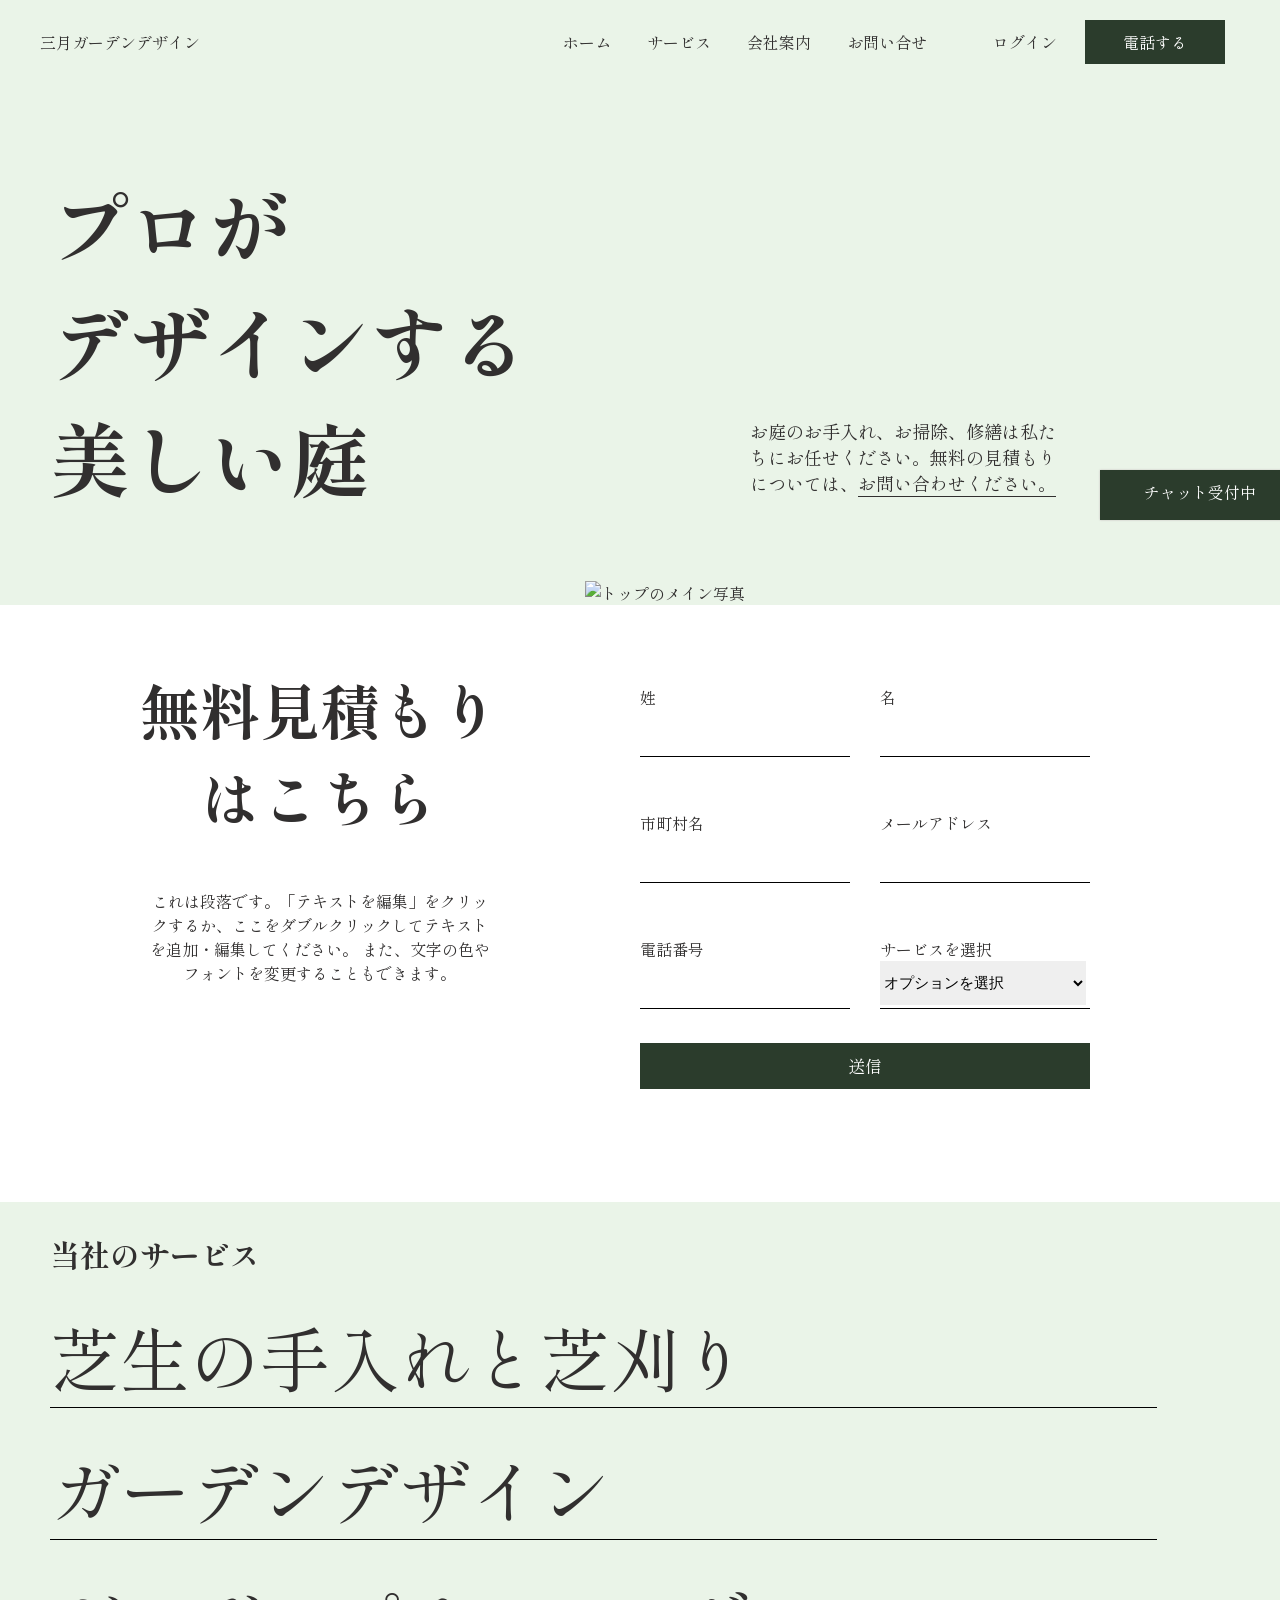
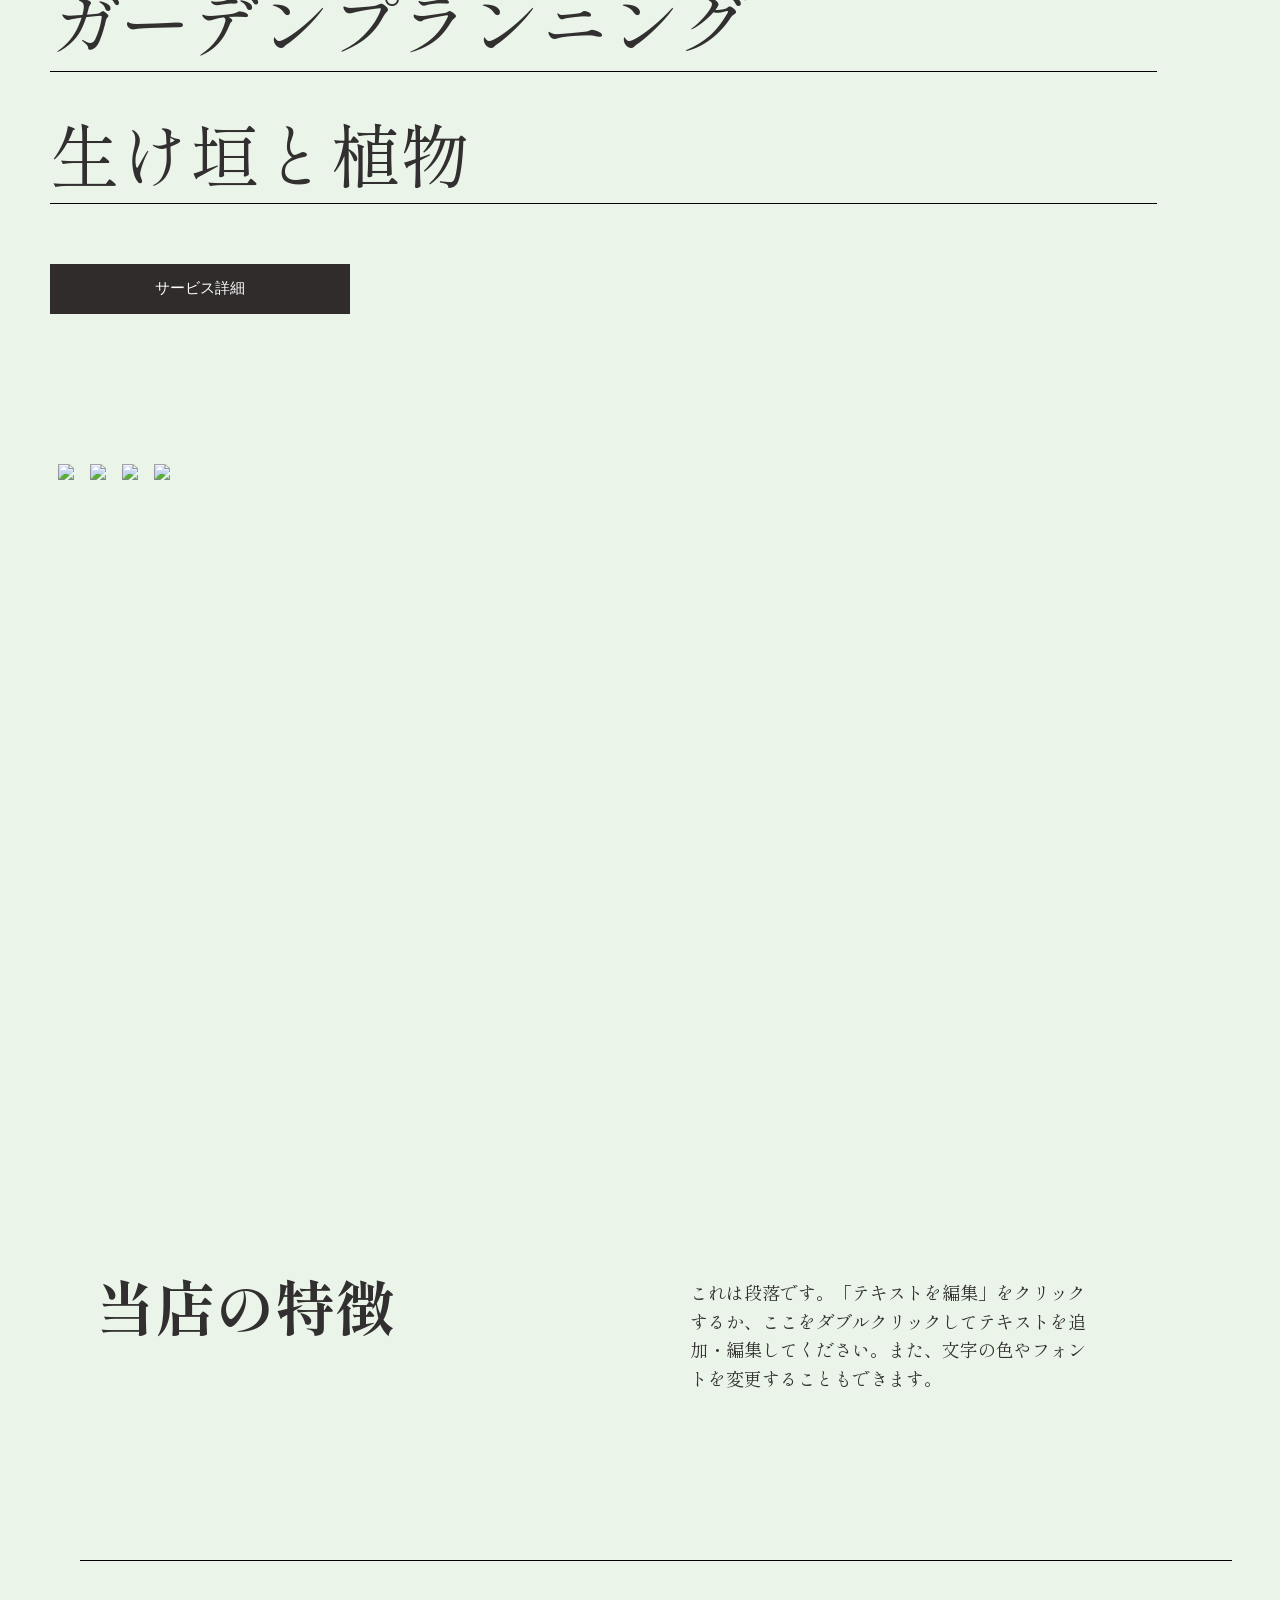
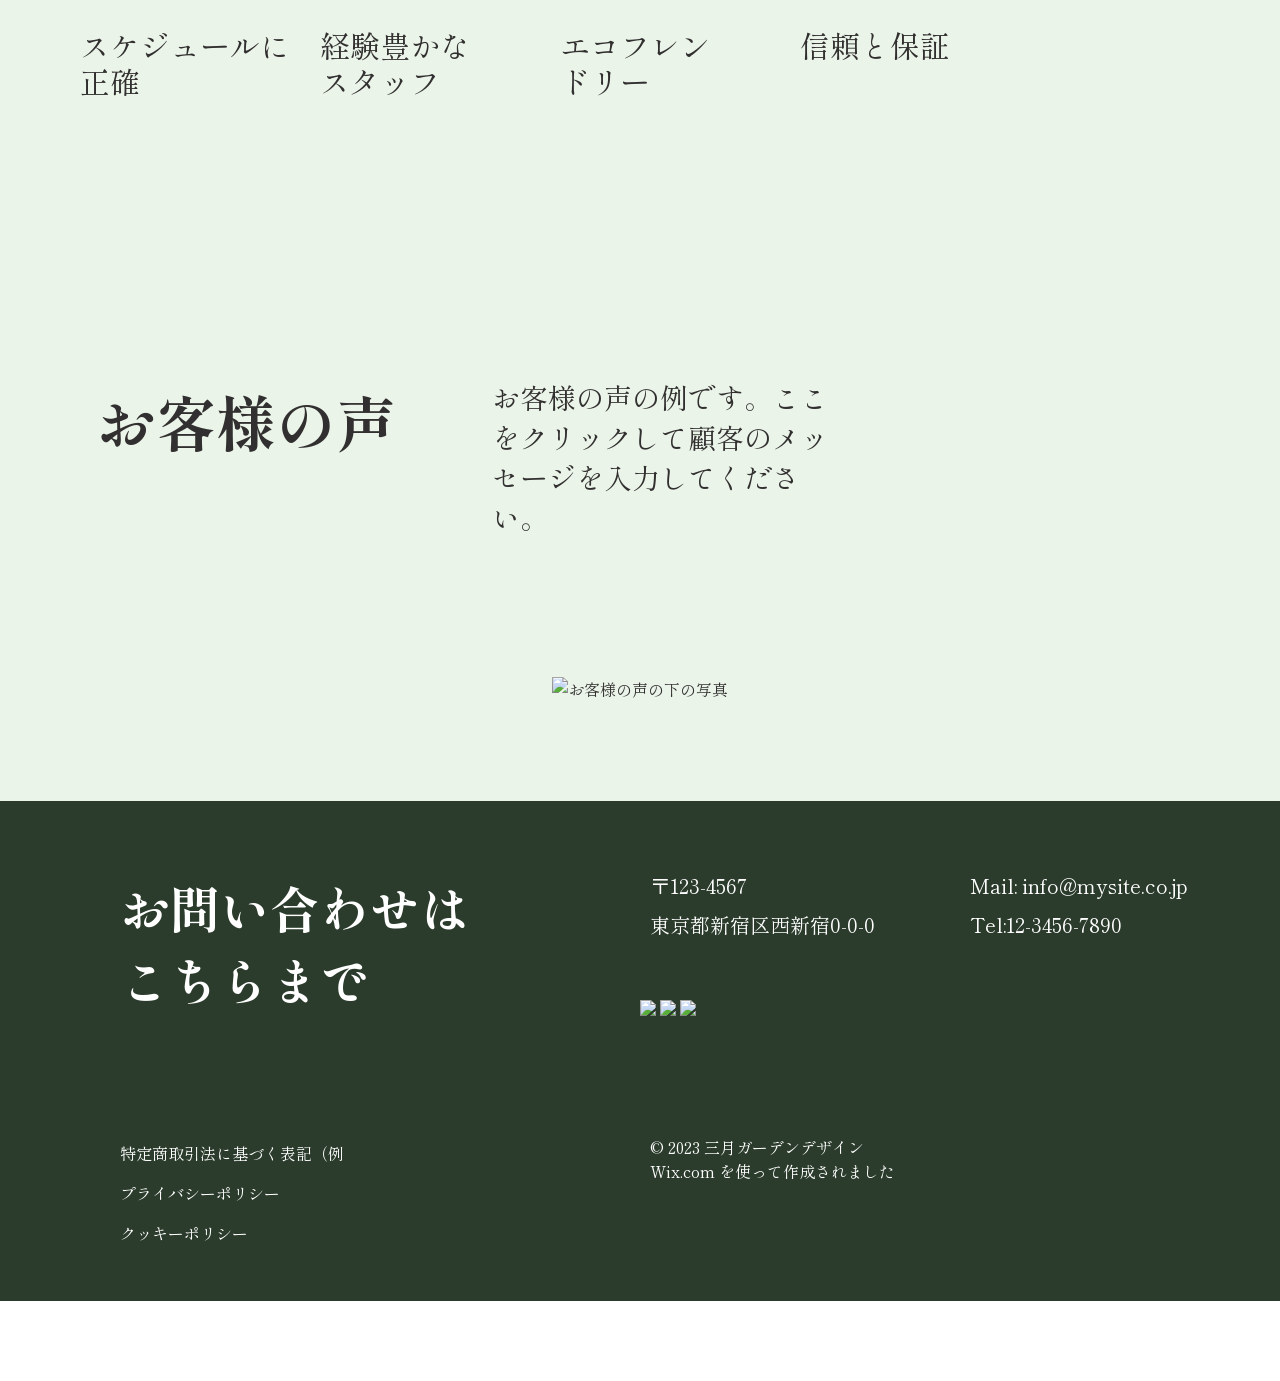
==== html css/index.html @ 9a365960 "Add files via upload" ====
<!DOCTYPE html>
<html lang="ja">
<head>
  <meta charset="UTF-8">
  <meta name="viewport" content="width=device-width, initial-scale=1.0">
  <title>工務店</title> 
  <link rel="preconnect" href="https://fonts.googleapis.com">
  <link rel="preconnect" href="https://fonts.gstatic.com" crossorigin>
  <link href="https://fonts.googleapis.com/css2?family=Shippori+Mincho:wght@400;600;700&display=swap" rel="stylesheet">
  <link rel="stylesheet" href="style.css">
</head>
<body>
  <header>
    <section class="header">
        <div class="header1">
            <p>​三月ガーデンデザイン</p>
        </div>  
        <div class="header2">
            <div class="list">
                <ul>
                    <li>ホーム</li>
                    <li>サービス</li>
                    <li>会社案内</li>
                    <li>お問い合せ</li>
                </ul>
            </div>
            <div class="login">
                <p>ログイン</p>
            </div>
            <div class="call">
                <p>電話する</p>
            </div>
        </div>
    </section>
  </header>
  <main>
    <section class="title-pic">
        <div class="title">
            <h1>プロが<br>デザインする<br>美しい庭</h1>
            <p id="text">お庭のお手入れ、お掃除、修繕は私た<br>ちにお任せください。無料の見積もり<br>については、<span>お問い合わせください。</span></p>
        </div>
        <div class="kotei-chat">
            <div class="chat">
                <p>チャット受付中</p>
            </div>
        </div>
        <div class="pic1">
            <img src="../img/home-top.avif" alt="トップのメイン写真">
        </div>
    </section>
    <section class="mitsumori">
        <div class="left">
            <h2>無料見積もり<br>はこちら</h2>
            <p>これは段落です。「テキストを編集」をクリッ<br>クするか、ここをダブルクリックしてテキスト<br>を追加・編集してください。
                また、文字の色や<br>フォントを変更することもできます。</p>
        </div>
        <div class="right">
            <div class="item01">
                <label>姓</label>
                <div class="i-01"><input type="text" name="family-name"></div>
            </div>
            <div class="item02">
                <label>名
                 <div class="i-02"><input type="text" name="first-name"></div>
                </label>
            </div>
            <div class="item03">
                <label>市町村名</label>
                <div class="i-03"><input type="text"></div>
            </div>
            <div class="item04">
                <label>メールアドレス</label>
                <div class="i-04"><input type="email" name="user_mail"></div>
            </div>
            <div class="item05">
                <label>電話番号</label>
                <div class="i-05"><input type="text"></div>
            </div>
            <div class="item06">
                <label>サービスを選択</label>
                <div class="i-06">
                    <select name="select">
                        <option>オプションを選択</option>
                        <option value="芝生の手入れと芝狩り">芝生の手入れと芝狩り</option>
                        <option value="一般的なメンテナンス">一般的なメンテナンス</option>
                        <option value="ガーデンデザイン">ガーデンデザイン</option>
                        <option value="その他">その他</option>
                    </select>
                </div>
            </div>
            <div class="item07">
                <p>送信</p>
            </div>
        </div>
    </section>
    <section class="service">
        <div class="inner-servece">
            <h3>当社のサービス</h3>
            <p>芝生の手入れと芝刈り</p>
            <p>ガーデンデザイン</p>
            <p>ガーデンプランニング</p>
            <p>生け垣と植物</p>
            <button type="button" name="button">サービス詳細</button>
        </div>
        <div class="pic2">
            <img src="../img/service-pic01.avif">
            <img src="../img/service-pic02.avif">
            <img src="../img/service-pic03.avif">
            <img src="../img/service-pic04.avif">
        </div>
        <div class="brank"></div>
    </section>
    <section class="tokutyou">
        <section class="up">
            <div class="left">
                <h2>当店の特徴</h2>
            </div>
            <div class="right">
                <p>これは段落です。「テキストを編集」をクリック<br>するか、ここをダブルクリックしてテキストを追<br>加・編集してください。また、文字の色やフォン<br>トを変更することもできます。</p>
            </div>
        </section>
            <div class="line"></div>
        <section class="down">
            <div><p>スケジュールに<br>正確</p></div>
            <div><p>経験豊かな<br>スタッフ</p></div>
            <div><p>エコフレン<br>ドリー</p></div>
            <div><p>信頼と保証</p></div>
        </section>
    </section>
    <section class="voice">
        <div class="left"><h2>お客様の声</h2></div>
        <div class="right"><p>お客様の声の例です。ここ<br>をクリックして顧客のメッ<br>セージを入力してくださ<br>い。</p></div>
        
    </section>
        <div class="voice-pic">
            <img class="voice-pic" src="../img/voice.jpg" alt="お客様の声の下の写真">
        </div>
    </main>
  <footer>
    <section class="otoiawase">
        <div class="otoiawase-left">
            <h2>お問い合わせは<br>こちらまで</h2>
        </div>
        <div class="otoiawase-right">
            <div>
                <p>〒123-4567</p>
                <p>東京都新宿区西新宿0-0-0</p>
                <br>
                <br>
                <img src="../img/icon-facebook.avif">
                <img src="../img/icon-insta.avif">
                <img src="../img/icon-yelp.avif">
            </div>
            <div>
                <p>Mail: info@mysite.co.jp</p>
                <p>Tel:12-3456-7890</p>
            </div>
        </div>
    </section>
    <section class="policy">
        <div class="policy-left">
            <p>特定商取引法に基づく表記（例</p>
            <p>プライバシーポリシー</p>
            <p>クッキーポリシー</p>
        </div>
        <div class="policy-right">
            <p>© 2023 三月ガーデンデザイン<br>Wix.com を使って作成されました</p>
        </div>
    </section>
  </footer>
</body>
---- html css/style.css ----
body {
    margin: 0;
    width: 100%;
    font-family: "Shippori Mincho","Zen Maru Gothic", sans-serif;
}
header,main,footer {
  width: 100%;
  color: #312f2f
}
header {
    background-color: #eaf4e8;
    height: 100px;
}
header p {
    margin: 0;
}
.header {
    padding-top: 20px;
    display: flex;
    position: fixed;
    top: 0;
    left: 0;
    width: 100%;
    z-index: 100;
    background-color: #eaf4e8;
}
.header1 {
    width: 245px;   
}
.header1 p {
    padding: 10px 40px;
}
.header2 {    
    display: flex;
}
.list {
   
}
header ul {
    display: flex;
    list-style: none;
    margin: 0 0 0 280px;
    justify-content: space-around;
    padding: 10px 20px;
}
header ul li {
    margin: 0 18px;
    height: 18px;  
}
.login {
    width: 120px;
    padding: 10px 0px;
}
.login p {
    text-align: center;
}
.call {
    width: 100px; 
    background-color:  rgb(43 60 44);
    color: #ffffff;
    padding: 10px 20px;
}
.call p {
    text-align: center;
}
header .call:hover {
    border: 1px solid #312f2f;
    background-color: #eaf4e8;
    color:  rgb(43 60 44);
}
main {
    background-color: #eaf4e8;
}
main .title-pic {
    position: relative;
}
main .title-pic .chat {
    position: absolute;
    left: 1100px;
    top: 470px;
}
main .title-pic .kotei-chat {
    position: fixed;
    top: 0;
    left: 0;
    width: 100%;
    z-index: 100;
   
}
main .title {
    display: flex;
    background-color: #eaf4e8;
}
main .title h1 {
    font-size: 80px;
    margin-left: 50px;
}
main .pic1 {
    text-align: center;
    
}
main .pic1 img {
    margin-left: 50px;
    width: 1240px;
    object-fit: contain;
}
main #text {
    padding: 300px 10px 20px 220px;
    font-size: 18px;
}
main p span {
    border-bottom: 1px solid #312f2f;
}
main p span:hover {
    cursor: pointer;
}
main .chat {
    width: 200px;
    height: 50px;
    background-color:  rgb(43 60 44);
    box-shadow: 0px 0px 2px  #c5bdbd;
}
main .chat p {
    margin: 0;
    color: #ffffff;
    text-align: center;
    padding-top: 10px;
}
/*見積り*/
.mitsumori {
    display: flex;
    background-color: #ffffff;
    padding-bottom: 100px;
}
.left {
    width: 50%;
    text-align: center;
}
.left h2{
    font-size: 60px;
    margin-top: 60px;
}
.left p {
    padding: 0;
}
.mitsumori .right {
    width: 480px;
    margin-top: 60px;
    display: grid;
    grid-template-columns: 50% 50%;
}
.right .item01,.item02,.item03,.item04,.item05,.item06{
    width: 210px;
    margin-top: 20px;
    margin-bottom: 34px;
}
.right div div{
    height: 47px;  
    border-bottom: 1px solid #000000;
}
.right .item07 {
    width: 450px;
    height: 46px;
    margin-bottom: 13px;
    background-color:  rgb(43 60 44);
}
.right .item07:hover {
    background-color: #ffffff;
    border: 1px solid #000000;
    transition: all 300ms ease-in 100ms;
}
.right .item07 p {
    color: #ffffff;
    text-align: center;
    font-size: 17px;
    padding: 0;
    margin-top: 10px;
}
.right .item07 p:hover {
    color: #000000;
    transition: all 300ms ease-in 100ms;
}
.right input {
    border: none;
    outline: none;
    width: 206px;
    height: 44px;
    font-size: 20px;
}
.right input:hover {
     background-color:  rgb(237, 241, 237);
     border-bottom: 2px solid #000000;
}
.i-06 select {
    width: 206px;
    height: 44px;
    border: none;
    font-size: 15px;
}
.i-06 select:open {
     color: #dacc0d;
     border: none;
}
.i-06 select:hover {
    border: none;
    background-color: #ffffff;
}
/*サービス*/
.service {
    height: 1600px;
    margin-left: 50px;
}
.service h3 {
    font-size: 30px;
} 
.service p {
    font-size: 70px;
    margin: 0 0 30px;
    padding: 0;
    border-bottom: 1px solid #000000;
    width: 90%;
}
.service .pic2 {
   margin-top: 150px;
   display: flex;
   align-items: center;
}
.service .pic2 img {
    padding: 0 8px;
}

.service button {
    width: 300px;
    height: 50px;
    font-size: 15px;
    background-color: #302c2c;
    color: #ffffff;
    border: none;
    margin-top: 30px;
}
/*特徴*/
.tokutyou  .up{
    display: flex;
    margin: 0 auto;
}
.tokutyou .up .left{
    width: 490px;
    height: 320px;
}
.tokutyou .up .left h2 {
    line-height: 1.1em;
    font-size: 60px;
    margin-top: 40px;
}
.tokutyou .up .right {
    width: 490px;
    height: 300px;
    padding-top: 28px;
    margin-left: 200px;
}
.tokutyou .up .right p {
    padding: 0;
    line-height: 1.6em;
    font-size: 18px;
}
.tokutyou .line {
    width: 90%;
    height: 6px;
    border-top: 1px solid #000000;
    margin: 0 80px;
}
.tokutyou .down div {
    width: 240px;
    height: 320px;
}
.tokutyou .down {
    display: flex;
    margin-left: 80px;
    margin-top: 30px;
}
.tokutyou .down p {
    line-height: 1.2em;
    font-size: 30px;
    padding: 0;
}
.voice {
    display: flex;
}
.voice .left{
 width: 492px;
 height: 360px;
}
.voice .right {
 width: 492px;
 height: 360px;
}
.voice .right p{
    padding: 0;
    margin-top: 60px;
    font-size: 28px;
}
.voice-pic {
    padding-bottom: 50px;
    text-align: center;
}
footer {
    width: 100%;
    height: 500px;
    background-color: rgb(43 60 44);
}
footer p {
    color: #ffffff;
}
footer h2 {
    color: #ffffff;
    font-size: 50px;
    margin: 10px 0;
    padding-left: 120px;
}
footer .otoiawase {
    display: flex;
    padding-top: 60px;
}
footer .otoiawase div {
    width: 50%;
}
footer .otoiawase-right {
    display: flex;
}
footer .otoiawase-right p {
    font-size: 20px;
    margin: 10px; 
}
footer .policy {
    margin-top: 100px;
    display: flex;
    padding-bottom: 120px;
}
footer .policy div {
    width: 50%;
}
footer .policy-left p {
    padding-left: 120px;
}
footer .policy-right p {
    margin: 10px;
}
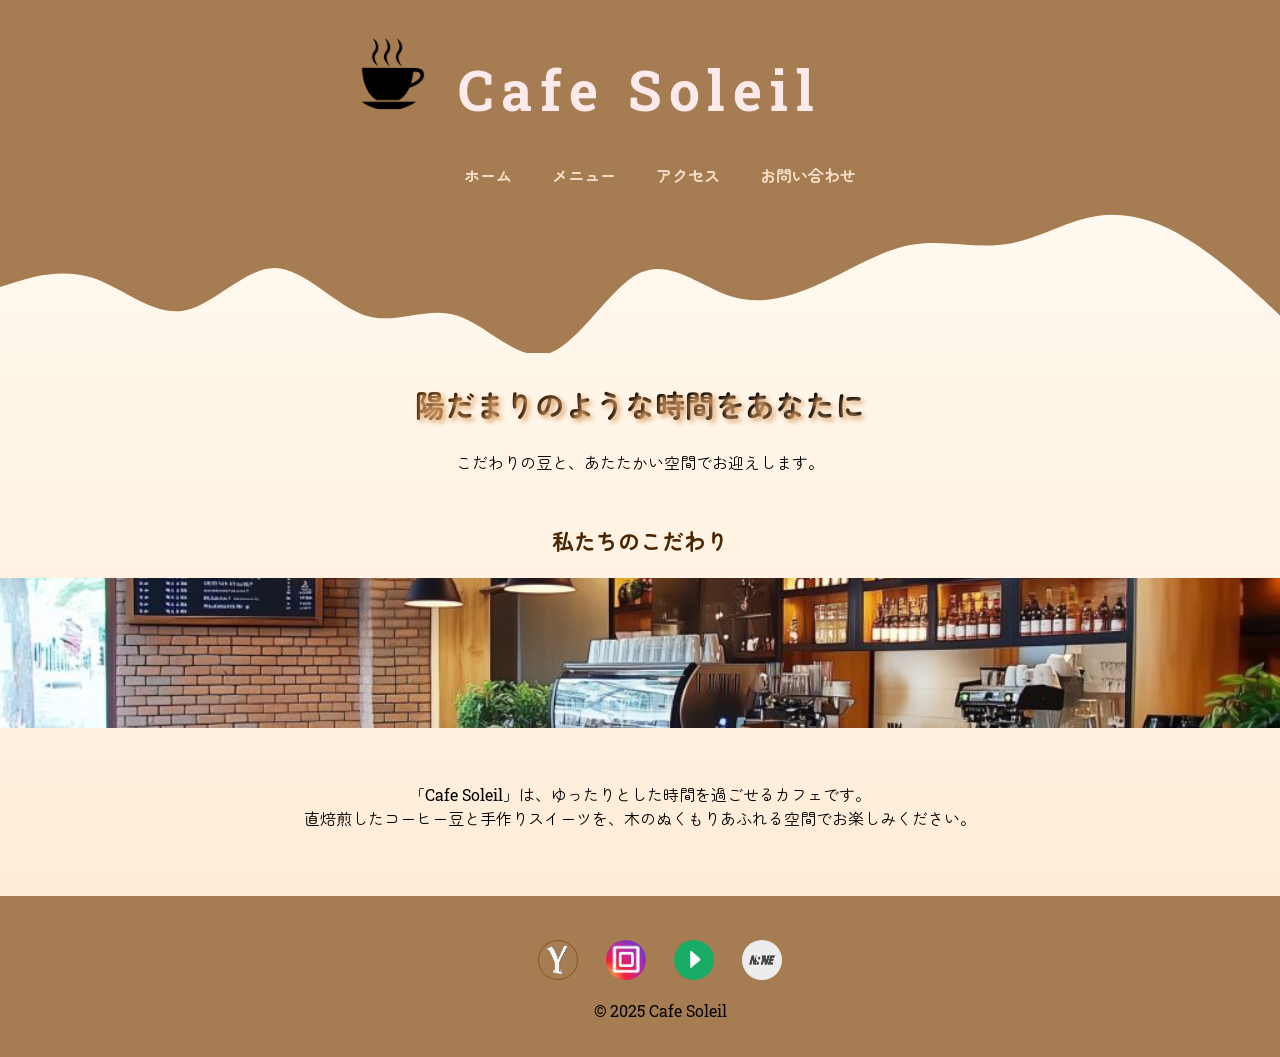
==== commit 40561abf: "Add files via upload" ====
--- a/html css/index.html
+++ b/html css/index.html
@@ -3,169 +3,57 @@
 <head>
   <meta charset="UTF-8">
   <meta name="viewport" content="width=device-width, initial-scale=1.0">
-  <title>工務店</title> 
+  <title>Cafe Soleil</title> 
   <link rel="preconnect" href="https://fonts.googleapis.com">
   <link rel="preconnect" href="https://fonts.gstatic.com" crossorigin>
-  <link href="https://fonts.googleapis.com/css2?family=Shippori+Mincho:wght@400;600;700&display=swap" rel="stylesheet">
+  <link href="https://fonts.googleapis.com/css2?family=Roboto+Slab:wght@100..900&family=Zen+Maru+Gothic&display=swap" rel="stylesheet">
   <link rel="stylesheet" href="style.css">
+  <link rel="icon" href="../img/logo.png" type="image/png+xml">
 </head>
 <body>
   <header>
-    <section class="header">
-        <div class="header1">
-            <p>​三月ガーデンデザイン</p>
-        </div>  
-        <div class="header2">
-            <div class="list">
-                <ul>
-                    <li>ホーム</li>
-                    <li>サービス</li>
-                    <li>会社案内</li>
-                    <li>お問い合せ</li>
-                </ul>
-            </div>
-            <div class="login">
-                <p>ログイン</p>
-            </div>
-            <div class="call">
-                <p>電話する</p>
-            </div>
-        </div>
+    <div class="logoarea">
+      <img src="../img/logo.png">
+      <h1>Cafe Soleil</h1>
+    </div>
+    <nav>
+      <ul class="nav">
+         <li><a href="index.html">ホーム</a></li>
+        <li><a href="menu.html">メニュー</a></li>
+        <li><a href="access.html">アクセス</a></li>
+        <li><a href="contact.html">お問い合わせ</a></li>
+      </ul>
+    </nav>
+  
+  </header>
+
+  <main>
+    <img class="nami" src="../img/波.svg" alt="波の画像">
+    <section class="hero">
+      <h2 class="gradation">陽だまりのような時間をあなたに</h2>
+      <p>こだわりの豆と、あたたかい空間でお迎えします。</p>
     </section>
-  </header>
-  <main>
-    <section class="title-pic">
-        <div class="title">
-            <h1>プロが<br>デザインする<br>美しい庭</h1>
-            <p id="text">お庭のお手入れ、お掃除、修繕は私た<br>ちにお任せください。無料の見積もり<br>については、<span>お問い合わせください。</span></p>
-        </div>
-        <div class="kotei-chat">
-            <div class="chat">
-                <p>チャット受付中</p>
-            </div>
-        </div>
-        <div class="pic1">
-            <img src="../img/home-top.avif" alt="トップのメイン写真">
-        </div>
+
+    <section class="about">
+      <h3>私たちのこだわり</h3>
+      <div>
+        <img src="../img/店内写真.jpg" alt="店内の写真">
+        <p>
+          「Cafe Soleil」は、ゆったりとした時間を過ごせるカフェです。<br>  
+          直焙煎したコーヒー豆と手作りスイーツを、木のぬくもりあふれる空間でお楽しみください。
+        </p>
+      </div>
     </section>
-    <section class="mitsumori">
-        <div class="left">
-            <h2>無料見積もり<br>はこちら</h2>
-            <p>これは段落です。「テキストを編集」をクリッ<br>クするか、ここをダブルクリックしてテキスト<br>を追加・編集してください。
-                また、文字の色や<br>フォントを変更することもできます。</p>
-        </div>
-        <div class="right">
-            <div class="item01">
-                <label>姓</label>
-                <div class="i-01"><input type="text" name="family-name"></div>
-            </div>
-            <div class="item02">
-                <label>名
-                 <div class="i-02"><input type="text" name="first-name"></div>
-                </label>
-            </div>
-            <div class="item03">
-                <label>市町村名</label>
-                <div class="i-03"><input type="text"></div>
-            </div>
-            <div class="item04">
-                <label>メールアドレス</label>
-                <div class="i-04"><input type="email" name="user_mail"></div>
-            </div>
-            <div class="item05">
-                <label>電話番号</label>
-                <div class="i-05"><input type="text"></div>
-            </div>
-            <div class="item06">
-                <label>サービスを選択</label>
-                <div class="i-06">
-                    <select name="select">
-                        <option>オプションを選択</option>
-                        <option value="芝生の手入れと芝狩り">芝生の手入れと芝狩り</option>
-                        <option value="一般的なメンテナンス">一般的なメンテナンス</option>
-                        <option value="ガーデンデザイン">ガーデンデザイン</option>
-                        <option value="その他">その他</option>
-                    </select>
-                </div>
-            </div>
-            <div class="item07">
-                <p>送信</p>
-            </div>
-        </div>
-    </section>
-    <section class="service">
-        <div class="inner-servece">
-            <h3>当社のサービス</h3>
-            <p>芝生の手入れと芝刈り</p>
-            <p>ガーデンデザイン</p>
-            <p>ガーデンプランニング</p>
-            <p>生け垣と植物</p>
-            <button type="button" name="button">サービス詳細</button>
-        </div>
-        <div class="pic2">
-            <img src="../img/service-pic01.avif">
-            <img src="../img/service-pic02.avif">
-            <img src="../img/service-pic03.avif">
-            <img src="../img/service-pic04.avif">
-        </div>
-        <div class="brank"></div>
-    </section>
-    <section class="tokutyou">
-        <section class="up">
-            <div class="left">
-                <h2>当店の特徴</h2>
-            </div>
-            <div class="right">
-                <p>これは段落です。「テキストを編集」をクリック<br>するか、ここをダブルクリックしてテキストを追<br>加・編集してください。また、文字の色やフォン<br>トを変更することもできます。</p>
-            </div>
-        </section>
-            <div class="line"></div>
-        <section class="down">
-            <div><p>スケジュールに<br>正確</p></div>
-            <div><p>経験豊かな<br>スタッフ</p></div>
-            <div><p>エコフレン<br>ドリー</p></div>
-            <div><p>信頼と保証</p></div>
-        </section>
-    </section>
-    <section class="voice">
-        <div class="left"><h2>お客様の声</h2></div>
-        <div class="right"><p>お客様の声の例です。ここ<br>をクリックして顧客のメッ<br>セージを入力してくださ<br>い。</p></div>
-        
-    </section>
-        <div class="voice-pic">
-            <img class="voice-pic" src="../img/voice.jpg" alt="お客様の声の下の写真">
-        </div>
-    </main>
+  </main>
+
   <footer>
-    <section class="otoiawase">
-        <div class="otoiawase-left">
-            <h2>お問い合わせは<br>こちらまで</h2>
-        </div>
-        <div class="otoiawase-right">
-            <div>
-                <p>〒123-4567</p>
-                <p>東京都新宿区西新宿0-0-0</p>
-                <br>
-                <br>
-                <img src="../img/icon-facebook.avif">
-                <img src="../img/icon-insta.avif">
-                <img src="../img/icon-yelp.avif">
-            </div>
-            <div>
-                <p>Mail: info@mysite.co.jp</p>
-                <p>Tel:12-3456-7890</p>
-            </div>
-        </div>
-    </section>
-    <section class="policy">
-        <div class="policy-left">
-            <p>特定商取引法に基づく表記（例</p>
-            <p>プライバシーポリシー</p>
-            <p>クッキーポリシー</p>
-        </div>
-        <div class="policy-right">
-            <p>© 2023 三月ガーデンデザイン<br>Wix.com を使って作成されました</p>
-        </div>
-    </section>
+    <ul>
+      <li><a href="#"><img class="Y" src="../img/Y.png" alt="Yボタン画像"></a></li>
+      <li><a href="#"><img src="../img/インスタ風.png" alt="インスタボタン画像"></a></li>
+      <li><a href="#"><img src="../img/再生ボタン風.png" alt="再生ボタン画像"></a></li>
+      <li><a href="#"><img src="../img/NINE.jpg" alt="NINE画像"></a></li>
+    </ul>
+    <p>&copy; 2025 Cafe Soleil</p>
   </footer>
-</body>+</body>
+</html>
--- a/html css/style.css
+++ b/html css/style.css
@@ -1,347 +1,281 @@
 body {
-    margin: 0;
-    width: 100%;
-    font-family: "Shippori Mincho","Zen Maru Gothic", sans-serif;
+  margin: 0;
+  font-family: "Roboto Slab","Zen Maru Gothic", sans-serif;
+  background: linear-gradient(to bottom, #fffdf7, #ffe9d1);
+  width: 100%;
 }
 header,main,footer {
   width: 100%;
-  color: #312f2f
 }
 header {
-    background-color: #eaf4e8;
-    height: 100px;
-}
-header p {
-    margin: 0;
-}
-.header {
-    padding-top: 20px;
-    display: flex;
-    position: fixed;
-    top: 0;
-    left: 0;
-    width: 100%;
-    z-index: 100;
-    background-color: #eaf4e8;
-}
-.header1 {
-    width: 245px;   
-}
-.header1 p {
-    padding: 10px 40px;
-}
-.header2 {    
-    display: flex;
-}
-.list {
-   
+  background: #a67c52;
+  padding: 1rem 0;
+}
+header .logoarea {
+  width: 500px;
+  margin: 0 auto;
+  position: relative;
+}
+header img {
+  height: 100px;
+  width: 100px;
+  position: absolute;
+  left: -50px;
+  top: -30px;
+}
+header h1 {
+  text-align: center;
+  font-weight: bold;
+  font-size: 55px;
+  color: #fce9e9;
+  letter-spacing: 0.15em;
 }
 header ul {
-    display: flex;
-    list-style: none;
-    margin: 0 0 0 280px;
-    justify-content: space-around;
-    padding: 10px 20px;
-}
-header ul li {
-    margin: 0 18px;
-    height: 18px;  
-}
-.login {
-    width: 120px;
-    padding: 10px 0px;
-}
-.login p {
-    text-align: center;
-}
-.call {
-    width: 100px; 
-    background-color:  rgb(43 60 44);
-    color: #ffffff;
-    padding: 10px 20px;
-}
-.call p {
-    text-align: center;
-}
-header .call:hover {
-    border: 1px solid #312f2f;
-    background-color: #eaf4e8;
-    color:  rgb(43 60 44);
+  display: flex;
+  justify-content: center;
+  list-style: none;
+  margin-bottom: 0;
+ }
+header li {
+  margin: 0 20px;
+}
+header li a:hover{
+  text-decoration: underline wavy #ffffff;
+  color: #474040;
+  transition: all 400ms ease-out;
+}
+header li a {
+  font-size: 16px;
+  font-weight: bold;
+  color: #f3ddc5;
+ 
+}
+.nav a {
+  text-decoration: none;
 }
 main {
-    background-color: #eaf4e8;
-}
-main .title-pic {
-    position: relative;
-}
-main .title-pic .chat {
-    position: absolute;
-    left: 1100px;
-    top: 470px;
-}
-main .title-pic .kotei-chat {
-    position: fixed;
-    top: 0;
-    left: 0;
-    width: 100%;
-    z-index: 100;
-   
-}
-main .title {
-    display: flex;
-    background-color: #eaf4e8;
-}
-main .title h1 {
-    font-size: 80px;
-    margin-left: 50px;
-}
-main .pic1 {
-    text-align: center;
-    
-}
-main .pic1 img {
-    margin-left: 50px;
-    width: 1240px;
-    object-fit: contain;
-}
-main #text {
-    padding: 300px 10px 20px 220px;
-    font-size: 18px;
-}
-main p span {
-    border-bottom: 1px solid #312f2f;
-}
-main p span:hover {
-    cursor: pointer;
-}
-main .chat {
-    width: 200px;
-    height: 50px;
-    background-color:  rgb(43 60 44);
-    box-shadow: 0px 0px 2px  #c5bdbd;
-}
-main .chat p {
-    margin: 0;
-    color: #ffffff;
-    text-align: center;
-    padding-top: 10px;
-}
-/*見積り*/
-.mitsumori {
-    display: flex;
-    background-color: #ffffff;
-    padding-bottom: 100px;
-}
-.left {
-    width: 50%;
-    text-align: center;
-}
-.left h2{
-    font-size: 60px;
-    margin-top: 60px;
-}
-.left p {
-    padding: 0;
-}
-.mitsumori .right {
-    width: 480px;
-    margin-top: 60px;
-    display: grid;
-    grid-template-columns: 50% 50%;
-}
-.right .item01,.item02,.item03,.item04,.item05,.item06{
-    width: 210px;
-    margin-top: 20px;
-    margin-bottom: 34px;
-}
-.right div div{
-    height: 47px;  
-    border-bottom: 1px solid #000000;
-}
-.right .item07 {
-    width: 450px;
-    height: 46px;
-    margin-bottom: 13px;
-    background-color:  rgb(43 60 44);
-}
-.right .item07:hover {
-    background-color: #ffffff;
-    border: 1px solid #000000;
-    transition: all 300ms ease-in 100ms;
-}
-.right .item07 p {
-    color: #ffffff;
-    text-align: center;
-    font-size: 17px;
-    padding: 0;
-    margin-top: 10px;
-}
-.right .item07 p:hover {
-    color: #000000;
-    transition: all 300ms ease-in 100ms;
-}
-.right input {
-    border: none;
-    outline: none;
-    width: 206px;
-    height: 44px;
-    font-size: 20px;
-}
-.right input:hover {
-     background-color:  rgb(237, 241, 237);
-     border-bottom: 2px solid #000000;
-}
-.i-06 select {
-    width: 206px;
-    height: 44px;
-    border: none;
-    font-size: 15px;
-}
-.i-06 select:open {
-     color: #dacc0d;
-     border: none;
-}
-.i-06 select:hover {
-    border: none;
-    background-color: #ffffff;
-}
-/*サービス*/
-.service {
-    height: 1600px;
-    margin-left: 50px;
-}
-.service h3 {
-    font-size: 30px;
-} 
-.service p {
-    font-size: 70px;
-    margin: 0 0 30px;
-    padding: 0;
-    border-bottom: 1px solid #000000;
-    width: 90%;
-}
-.service .pic2 {
-   margin-top: 150px;
-   display: flex;
-   align-items: center;
-}
-.service .pic2 img {
-    padding: 0 8px;
-}
-
-.service button {
-    width: 300px;
-    height: 50px;
-    font-size: 15px;
-    background-color: #302c2c;
-    color: #ffffff;
-    border: none;
-    margin-top: 30px;
-}
-/*特徴*/
-.tokutyou  .up{
-    display: flex;
-    margin: 0 auto;
-}
-.tokutyou .up .left{
-    width: 490px;
-    height: 320px;
-}
-.tokutyou .up .left h2 {
-    line-height: 1.1em;
-    font-size: 60px;
-    margin-top: 40px;
-}
-.tokutyou .up .right {
-    width: 490px;
-    height: 300px;
-    padding-top: 28px;
-    margin-left: 200px;
-}
-.tokutyou .up .right p {
-    padding: 0;
-    line-height: 1.6em;
-    font-size: 18px;
-}
-.tokutyou .line {
-    width: 90%;
-    height: 6px;
-    border-top: 1px solid #000000;
-    margin: 0 80px;
-}
-.tokutyou .down div {
-    width: 240px;
-    height: 320px;
-}
-.tokutyou .down {
-    display: flex;
-    margin-left: 80px;
-    margin-top: 30px;
-}
-.tokutyou .down p {
-    line-height: 1.2em;
-    font-size: 30px;
-    padding: 0;
-}
-.voice {
-    display: flex;
-}
-.voice .left{
- width: 492px;
- height: 360px;
-}
-.voice .right {
- width: 492px;
- height: 360px;
-}
-.voice .right p{
-    padding: 0;
-    margin-top: 60px;
-    font-size: 28px;
-}
-.voice-pic {
-    padding-bottom: 50px;
-    text-align: center;
-}
+  padding-bottom: 50px;
+}
+main .hero {
+  margin-bottom: 50px;
+}
+main h2 {
+  text-align: center;
+  font-size: 30px;
+  color: #4b2704;
+  text-shadow: 3px 3px 5px #dfa66e;
+}
+main .gradation {
+  background-image: linear-gradient(100deg, #940b0b 0%,#4b2704 30%,#000000 60%, #4b2704 100%);
+  -webkit-background-clip: text;
+  -moz-background-clip: text;
+  background-clip: text;
+  color: transparent;
+}
+main p {
+  text-align: center;
+}
+main .about p {
+  margin-top: 50px;
+}
+main h3 {
+  text-align: center;
+  font-size: 22px;
+  color: #4b2704;
+  font-weight: bold;
+}
+main img {
+  height:  150px;
+  width: 100%;
+  object-fit: cover;
+  object-position: center 43%;
+}
+/*MENUページ*/
+.menu {
+  font-size: 35px;
+  animation: menu 2s ease 1;
+}
+@keyframes menu {
+  form {filter: blur(12px);}
+  to { filter: blur(0) drop-shadow(2px 2px rgba(221, 153, 51, 0.5));
+  transform: scale(1.5);}
+  }
+
+.grid-menu {
+  width: 800px;
+  margin: 0 auto;
+  display: flex;
+  flex-wrap: wrap;
+  justify-content: space-evenly;
+}
+.grid-menu img {
+  width: 230px;
+  height: 200px;
+  border-radius: 10% 10% 0 0;
+}
+
+.grid-menu p {
+  font-weight: bold;
+  margin: 0;
+  padding: 16px 0;
+}
+.item {
+  margin-top: 40px;
+  border: 1px solid;
+  border-radius: 10%;
+  color: #8a541d;
+  background-color: #ffe9d1;
+}
+.item:hover {
+  margin-top: 20px;
+  transition-property: margin-top;
+  transition-duration: 300ms;
+  transition-timing-function: ease-in;
+  transition-delay: 0;
+  color: #000000;
+  background-color: #dbb793;
+}
+
+/*ACCESSページ*/
+@keyframes access {
+  0%, 100% {transform:  rotate(-1deg);}
+  50% {transform: rotate(1deg);}
+}
+.access {
+  animation: access 0.3s ease-in-out infinite;
+}
+.map {
+  text-align: center;
+  padding: 60px 60px;
+}
+/*CONTACTページ*/
+form {
+  width: 380px;
+  margin: 0 auto;
+}
+input[type="text"],
+input[type="email"],
+textarea {
+  border: 1px solid #cccccc;
+  background-color: #faf8f8;
+  width: 100%;
+  margin-top: 5px;
+  padding:  8px 8px;
+  border-radius: 5px;
+}
+
+.contact-form p {
+  text-align: left;
+  font-weight: bold;
+  color: #3a3838;
+}
+textarea {
+  height: 100px;
+  margin-bottom:  20px;
+}
+.button {
+  text-align: center;
+}
+
+[type="submit"] {
+  padding: 8px 14px;
+  background-color: #a67c52;
+  border: none;
+  color: #ffffff;
+  border-radius: 5px;
+  cursor: pointer;
+}
+.button :hover{
+  color: #000000;
+  background-color: #8a541d;
+  transition : all 300ms ease-out 100ms;
+  transform:  translateY(6px);
+}
+/*Footer*/
 footer {
-    width: 100%;
-    height: 500px;
-    background-color: rgb(43 60 44);
-}
-footer p {
-    color: #ffffff;
-}
-footer h2 {
-    color: #ffffff;
-    font-size: 50px;
-    margin: 10px 0;
-    padding-left: 120px;
-}
-footer .otoiawase {
-    display: flex;
-    padding-top: 60px;
-}
-footer .otoiawase div {
-    width: 50%;
-}
-footer .otoiawase-right {
-    display: flex;
-}
-footer .otoiawase-right p {
-    font-size: 20px;
-    margin: 10px; 
-}
-footer .policy {
-    margin-top: 100px;
-    display: flex;
-    padding-bottom: 120px;
-}
-footer .policy div {
-    width: 50%;
-}
-footer .policy-left p {
-    padding-left: 120px;
-}
-footer .policy-right p {
-    margin: 10px;
-}+  background-color: #a67c52;
+  color: #000000;
+  text-align: center;
+  padding: 14px 20px 20px;
+ 
+}
+footer img {
+  height: 40px;
+  width: 40px;
+  border-radius: 50%;
+  
+}
+footer ul {
+  list-style: none;
+  display: flex;
+  width: 300px;
+  margin: 30px auto 0;
+  justify-content:  space-evenly;
+  padding: 0;
+}
+.Y {
+  border: 1px solid #8a541d;
+  width: 38px;
+  height: 38px;
+}
+ @keyframes shake {
+  0% { transform: translateX(0); }
+  25% { transform: translateX(-3px);}
+  50% { transform: translateX(3px);}
+  75% { transform: translateX(-3px);}
+  100%{ transform: translateX(0);}
+  }
+footer ul li img:hover {
+  animation: shake 300ms linear 100ms;
+
+}
+
+/*　★やることリスト★　
+　  
+    ■index.html
+    ・文字はすべて中央揃え
+    ・店内写真の追加
+    ・文字、行の調整
+    
+    ■menu.html
+    ・メニューの写真を追加
+    ・写真のサイズ、配置の調整(flex,grid等を使用)
+    ・メニュー写真に:hoverで装飾(変化が起きればOK)
+    ・文字、行の調整
+
+    ■access.html
+    ・文字、見出しの配置調整
+    ・マップの配置調整
+
+    ■contact.html
+    ・フォームとしての設定と装飾
+    ・送信ボタンに:hoverで装飾
+    ・全体的に中央に揃える
+    
+    ■全体
+    ・文字のフォント、サイズ、色の調整
+    ・ul class="nav"に対して:hoverで装飾(変化が起きればOK)
+    
+    ■可能なら
+    ・ヘッダーの下に波模様の画像を追加(挿入先はどこでもOK)
+    ・ヘッダーのどこかにlogoの追加
+    ・footerにSNSへのリンクの挿入(リンク先は"#")
+    ・画面サイズが変わっても違和感がないように幅の設定
+
+    ※写真や素材画像は/imgのフォルダに入ってます。
+
+    ■単位
+    ・1em  ... 指定した文字サイズのpx
+    ・1rem ... HTML要素のフォントサイズに依存(基本は16px)
+    ・vh(viewport height),vw(viewport width)
+           ... ビューポートの高さと幅に対する相対値
+
+    ■主に使用する色のカラーコード
+    ・#a67c52 ... 茶色
+    ・#ffe9d1 ... かなり薄めの茶色
+    ・#ffffff ... 白
+    ・#292929 ... 少し薄めの黒
+    ※これ以外の色も使用可
+    #8a541d
+    
+     
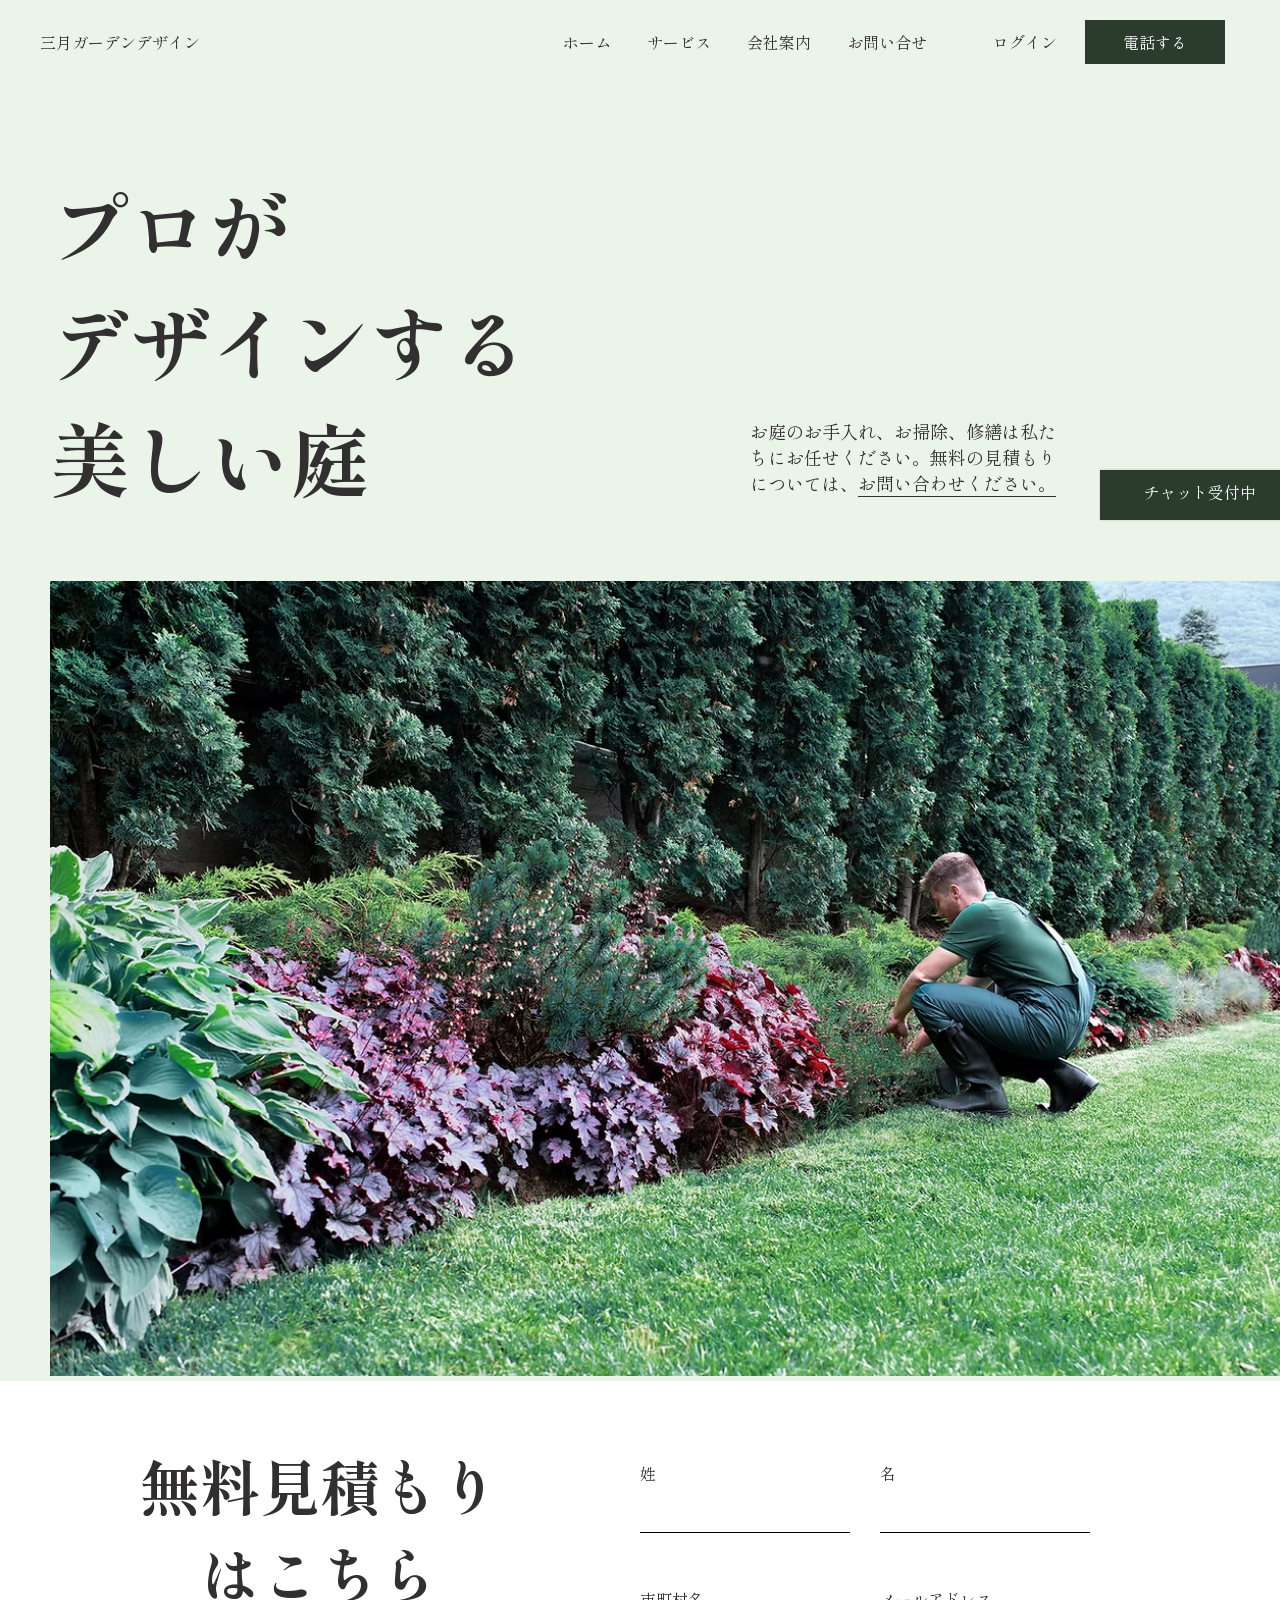
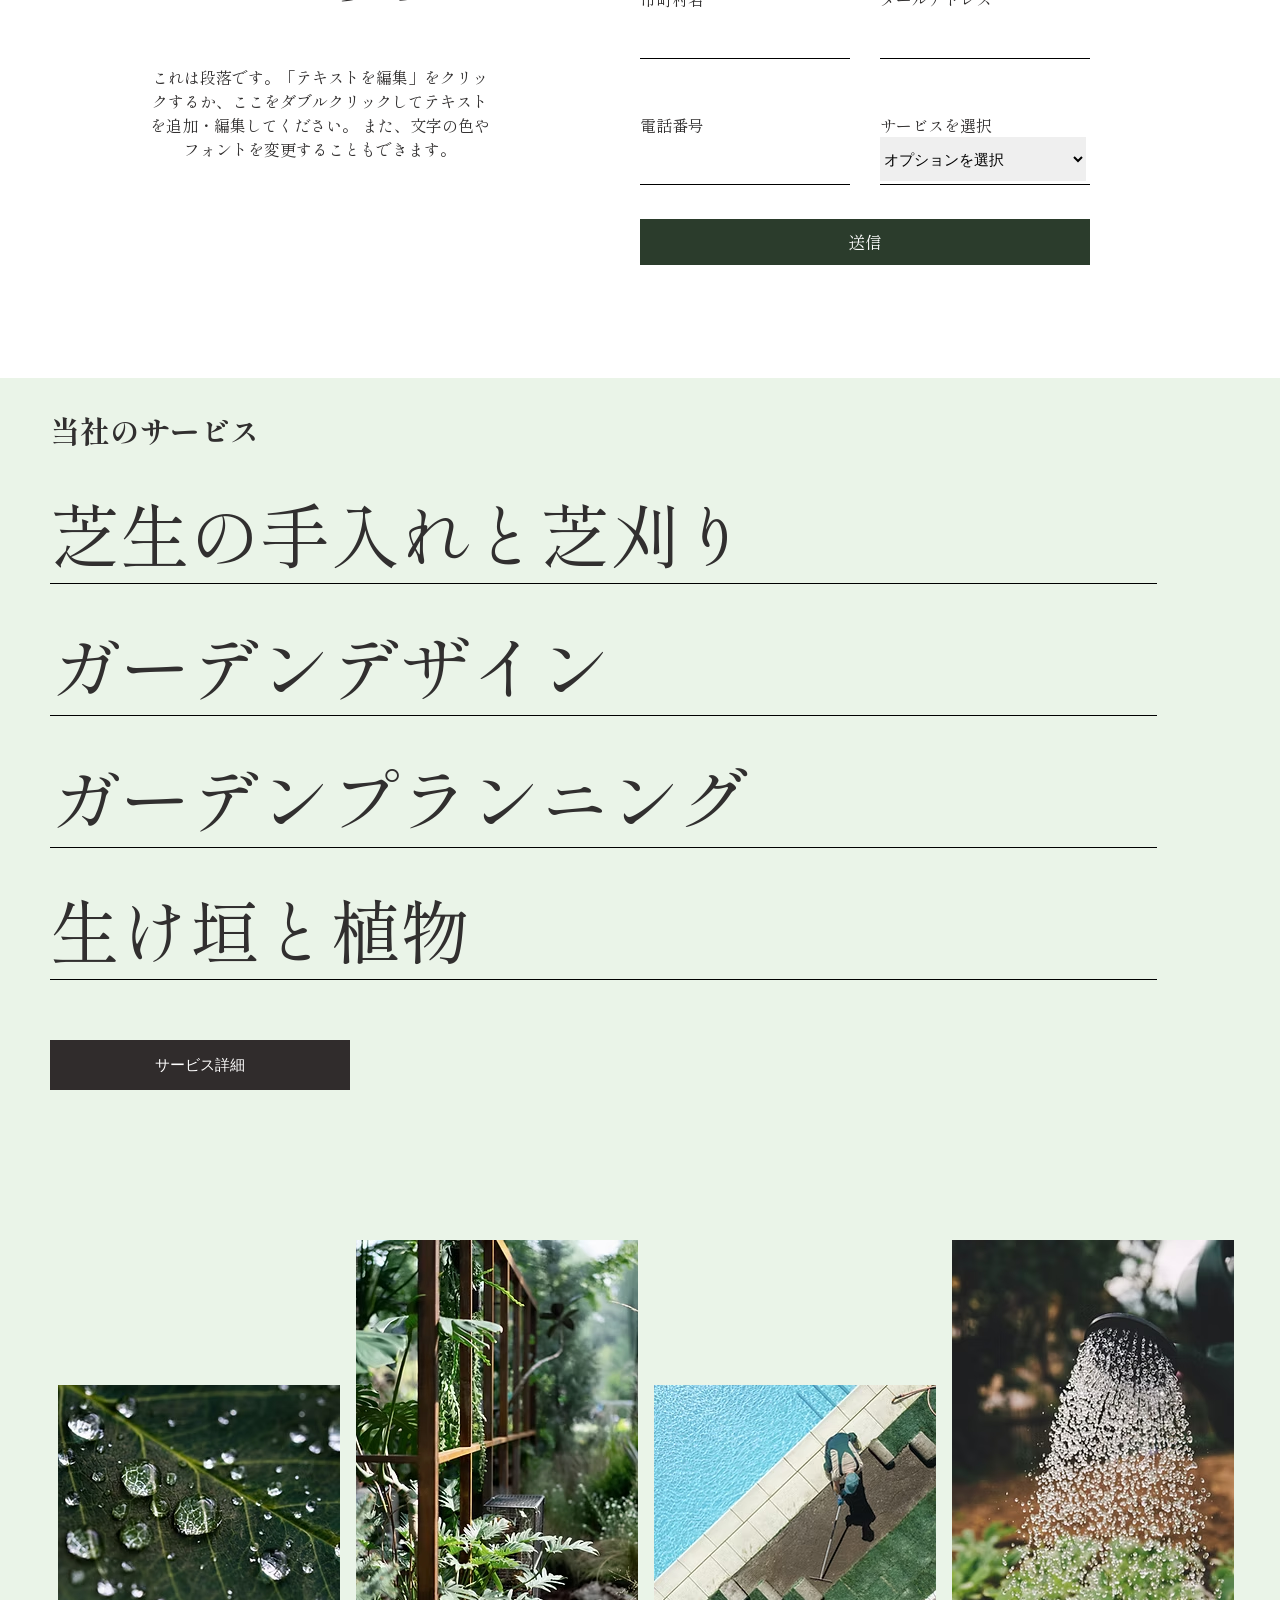
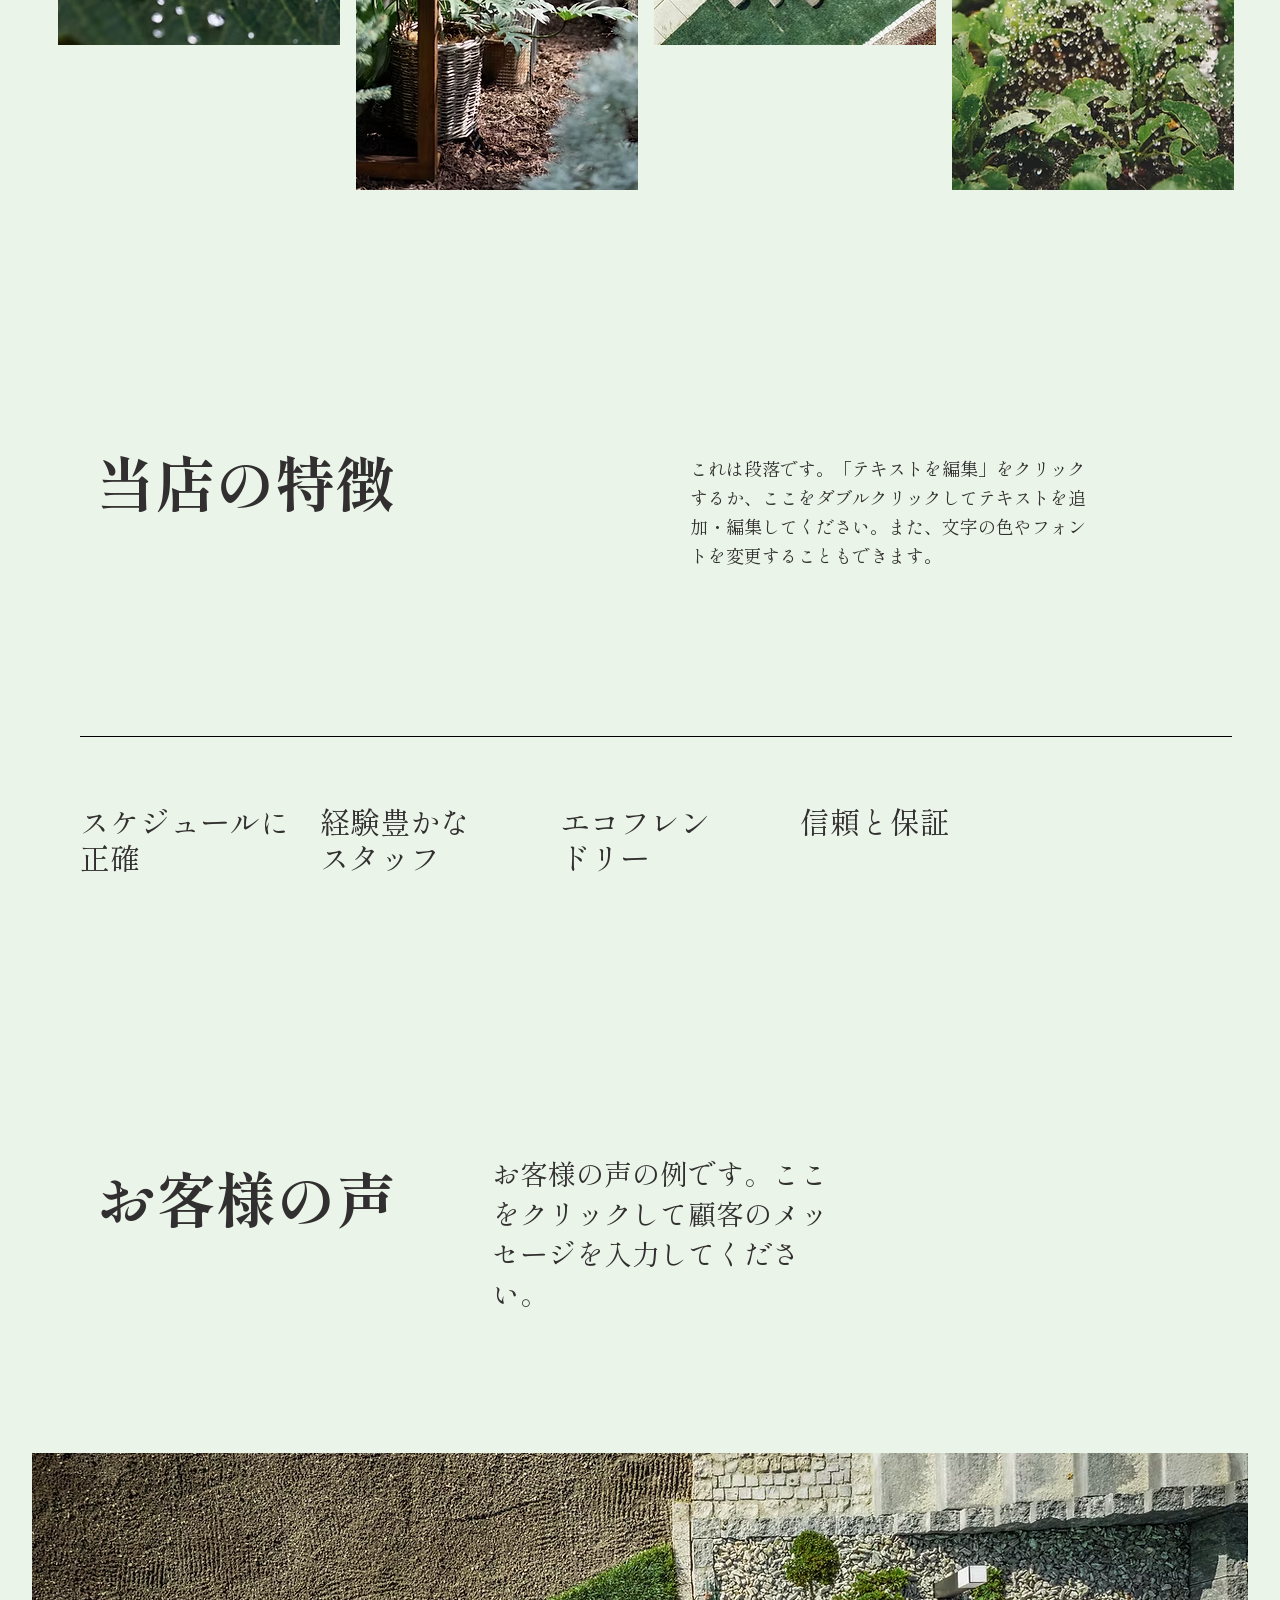
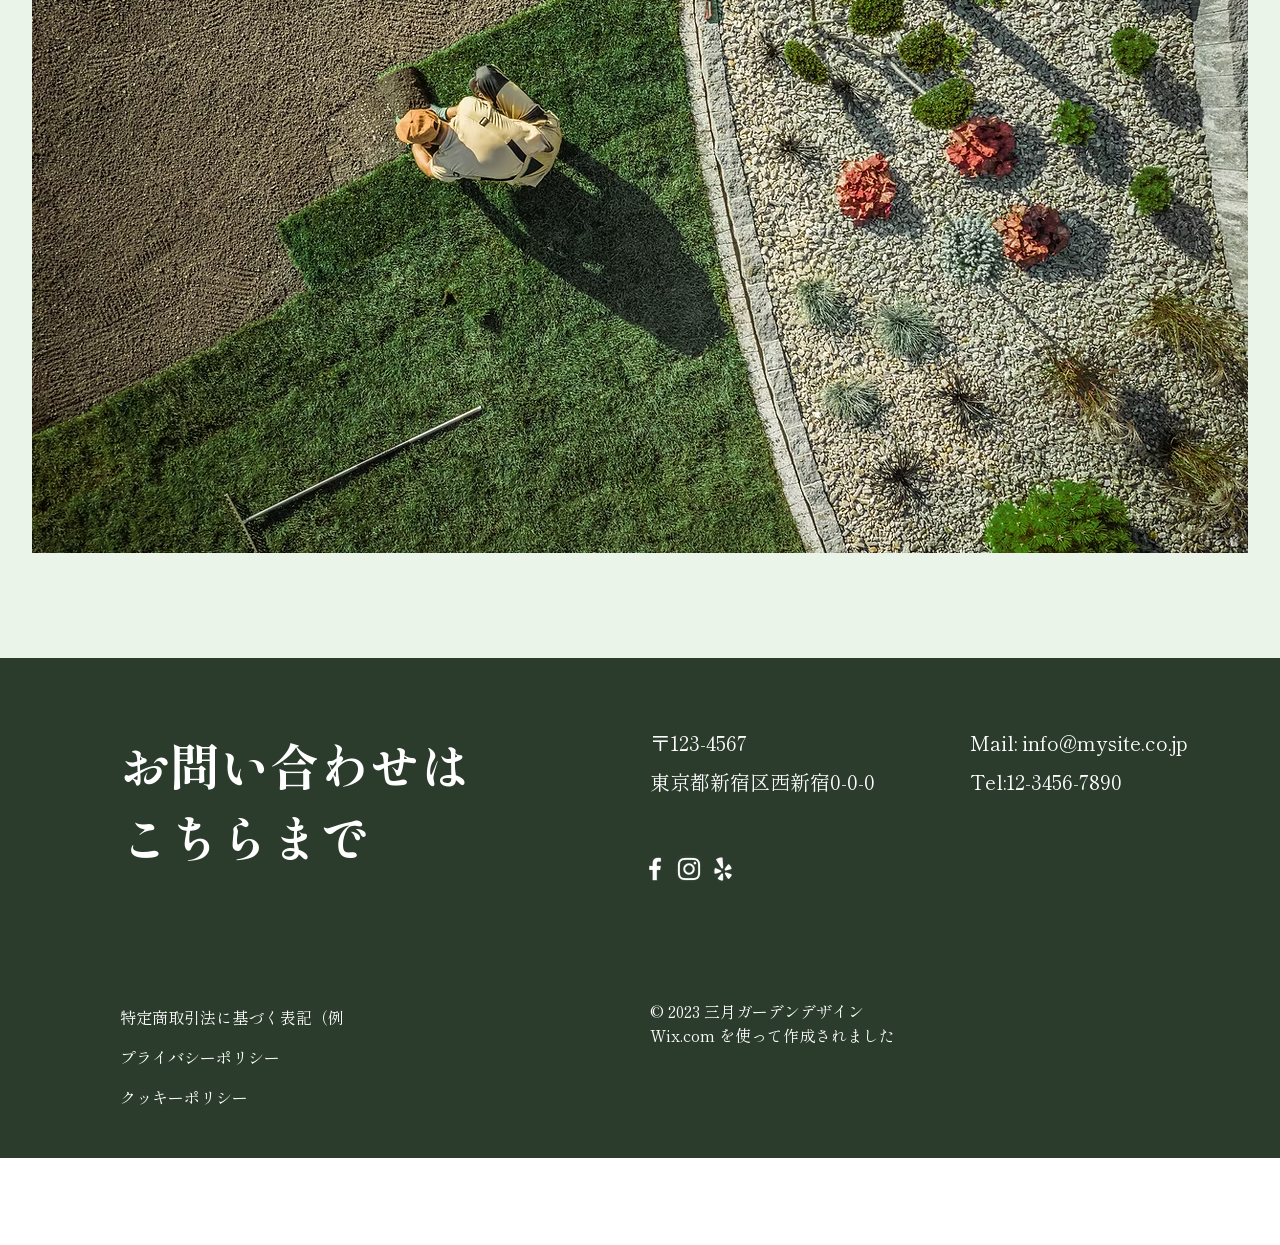
==== commit f13d40a2: "Add files via upload" ====
--- a/html css/index.html
+++ b/html css/index.html
@@ -3,57 +3,169 @@
 <head>
   <meta charset="UTF-8">
   <meta name="viewport" content="width=device-width, initial-scale=1.0">
-  <title>Cafe Soleil</title> 
+  <title>工務店</title> 
   <link rel="preconnect" href="https://fonts.googleapis.com">
   <link rel="preconnect" href="https://fonts.gstatic.com" crossorigin>
-  <link href="https://fonts.googleapis.com/css2?family=Roboto+Slab:wght@100..900&family=Zen+Maru+Gothic&display=swap" rel="stylesheet">
+  <link href="https://fonts.googleapis.com/css2?family=Shippori+Mincho:wght@400;600;700&display=swap" rel="stylesheet">
   <link rel="stylesheet" href="style.css">
-  <link rel="icon" href="../img/logo.png" type="image/png+xml">
 </head>
 <body>
   <header>
-    <div class="logoarea">
-      <img src="../img/logo.png">
-      <h1>Cafe Soleil</h1>
-    </div>
-    <nav>
-      <ul class="nav">
-         <li><a href="index.html">ホーム</a></li>
-        <li><a href="menu.html">メニュー</a></li>
-        <li><a href="access.html">アクセス</a></li>
-        <li><a href="contact.html">お問い合わせ</a></li>
-      </ul>
-    </nav>
-  
+    <section class="header">
+        <div class="header1">
+            <p>​三月ガーデンデザイン</p>
+        </div>  
+        <div class="header2">
+            <div class="list">
+                <ul>
+                    <li>ホーム</li>
+                    <li>サービス</li>
+                    <li>会社案内</li>
+                    <li>お問い合せ</li>
+                </ul>
+            </div>
+            <div class="login">
+                <p>ログイン</p>
+            </div>
+            <div class="call">
+                <p>電話する</p>
+            </div>
+        </div>
+    </section>
   </header>
-
   <main>
-    <img class="nami" src="../img/波.svg" alt="波の画像">
-    <section class="hero">
-      <h2 class="gradation">陽だまりのような時間をあなたに</h2>
-      <p>こだわりの豆と、あたたかい空間でお迎えします。</p>
+    <section class="title-pic">
+        <div class="title">
+            <h1>プロが<br>デザインする<br>美しい庭</h1>
+            <p id="text">お庭のお手入れ、お掃除、修繕は私た<br>ちにお任せください。無料の見積もり<br>については、<span>お問い合わせください。</span></p>
+        </div>
+        <div class="kotei-chat">
+            <div class="chat">
+                <p>チャット受付中</p>
+            </div>
+        </div>
+        <div class="pic1">
+            <img src="../img/home-top.avif" alt="トップのメイン写真">
+        </div>
     </section>
-
-    <section class="about">
-      <h3>私たちのこだわり</h3>
-      <div>
-        <img src="../img/店内写真.jpg" alt="店内の写真">
-        <p>
-          「Cafe Soleil」は、ゆったりとした時間を過ごせるカフェです。<br>  
-          直焙煎したコーヒー豆と手作りスイーツを、木のぬくもりあふれる空間でお楽しみください。
-        </p>
-      </div>
+    <section class="mitsumori">
+        <div class="left">
+            <h2>無料見積もり<br>はこちら</h2>
+            <p>これは段落です。「テキストを編集」をクリッ<br>クするか、ここをダブルクリックしてテキスト<br>を追加・編集してください。
+                また、文字の色や<br>フォントを変更することもできます。</p>
+        </div>
+        <div class="right">
+            <div class="item01">
+                <label>姓</label>
+                <div class="i-01"><input type="text" name="family-name"></div>
+            </div>
+            <div class="item02">
+                <label>名
+                 <div class="i-02"><input type="text" name="first-name"></div>
+                </label>
+            </div>
+            <div class="item03">
+                <label>市町村名</label>
+                <div class="i-03"><input type="text"></div>
+            </div>
+            <div class="item04">
+                <label>メールアドレス</label>
+                <div class="i-04"><input type="email" name="user_mail"></div>
+            </div>
+            <div class="item05">
+                <label>電話番号</label>
+                <div class="i-05"><input type="text"></div>
+            </div>
+            <div class="item06">
+                <label>サービスを選択</label>
+                <div class="i-06">
+                    <select name="select">
+                        <option>オプションを選択</option>
+                        <option value="芝生の手入れと芝狩り">芝生の手入れと芝狩り</option>
+                        <option value="一般的なメンテナンス">一般的なメンテナンス</option>
+                        <option value="ガーデンデザイン">ガーデンデザイン</option>
+                        <option value="その他">その他</option>
+                    </select>
+                </div>
+            </div>
+            <div class="item07">
+                <p>送信</p>
+            </div>
+        </div>
     </section>
-  </main>
-
+    <section class="service">
+        <div class="inner-servece">
+            <h3>当社のサービス</h3>
+            <p>芝生の手入れと芝刈り</p>
+            <p>ガーデンデザイン</p>
+            <p>ガーデンプランニング</p>
+            <p>生け垣と植物</p>
+            <button type="button" name="button">サービス詳細</button>
+        </div>
+        <div class="pic2">
+            <img src="../img/service-pic01.avif">
+            <img src="../img/service-pic02.avif">
+            <img src="../img/service-pic03.avif">
+            <img src="../img/service-pic04.avif">
+        </div>
+        <div class="brank"></div>
+    </section>
+    <section class="tokutyou">
+        <section class="up">
+            <div class="left">
+                <h2>当店の特徴</h2>
+            </div>
+            <div class="right">
+                <p>これは段落です。「テキストを編集」をクリック<br>するか、ここをダブルクリックしてテキストを追<br>加・編集してください。また、文字の色やフォン<br>トを変更することもできます。</p>
+            </div>
+        </section>
+            <div class="line"></div>
+        <section class="down">
+            <div><p>スケジュールに<br>正確</p></div>
+            <div><p>経験豊かな<br>スタッフ</p></div>
+            <div><p>エコフレン<br>ドリー</p></div>
+            <div><p>信頼と保証</p></div>
+        </section>
+    </section>
+    <section class="voice">
+        <div class="left"><h2>お客様の声</h2></div>
+        <div class="right"><p>お客様の声の例です。ここ<br>をクリックして顧客のメッ<br>セージを入力してくださ<br>い。</p></div>
+        
+    </section>
+        <div class="voice-pic">
+            <img class="voice-pic" src="../img/voice.jpg" alt="お客様の声の下の写真">
+        </div>
+    </main>
   <footer>
-    <ul>
-      <li><a href="#"><img class="Y" src="../img/Y.png" alt="Yボタン画像"></a></li>
-      <li><a href="#"><img src="../img/インスタ風.png" alt="インスタボタン画像"></a></li>
-      <li><a href="#"><img src="../img/再生ボタン風.png" alt="再生ボタン画像"></a></li>
-      <li><a href="#"><img src="../img/NINE.jpg" alt="NINE画像"></a></li>
-    </ul>
-    <p>&copy; 2025 Cafe Soleil</p>
+    <section class="otoiawase">
+        <div class="otoiawase-left">
+            <h2>お問い合わせは<br>こちらまで</h2>
+        </div>
+        <div class="otoiawase-right">
+            <div>
+                <p>〒123-4567</p>
+                <p>東京都新宿区西新宿0-0-0</p>
+                <br>
+                <br>
+                <img src="../img/icon-facebook.avif">
+                <img src="../img/icon-insta.avif">
+                <img src="../img/icon-yelp.avif">
+            </div>
+            <div>
+                <p>Mail: info@mysite.co.jp</p>
+                <p>Tel:12-3456-7890</p>
+            </div>
+        </div>
+    </section>
+    <section class="policy">
+        <div class="policy-left">
+            <p>特定商取引法に基づく表記（例</p>
+            <p>プライバシーポリシー</p>
+            <p>クッキーポリシー</p>
+        </div>
+        <div class="policy-right">
+            <p>© 2023 三月ガーデンデザイン<br>Wix.com を使って作成されました</p>
+        </div>
+    </section>
   </footer>
-</body>
-</html>
+</body>
--- a/html css/style.css
+++ b/html css/style.css
@@ -1,281 +1,347 @@
 body {
-  margin: 0;
-  font-family: "Roboto Slab","Zen Maru Gothic", sans-serif;
-  background: linear-gradient(to bottom, #fffdf7, #ffe9d1);
-  width: 100%;
+    margin: 0;
+    width: 100%;
+    font-family: "Shippori Mincho","Zen Maru Gothic", sans-serif;
 }
 header,main,footer {
   width: 100%;
+  color: #312f2f
 }
 header {
-  background: #a67c52;
-  padding: 1rem 0;
-}
-header .logoarea {
-  width: 500px;
-  margin: 0 auto;
-  position: relative;
-}
-header img {
-  height: 100px;
-  width: 100px;
-  position: absolute;
-  left: -50px;
-  top: -30px;
-}
-header h1 {
-  text-align: center;
-  font-weight: bold;
-  font-size: 55px;
-  color: #fce9e9;
-  letter-spacing: 0.15em;
+    background-color: #eaf4e8;
+    height: 100px;
+}
+header p {
+    margin: 0;
+}
+.header {
+    padding-top: 20px;
+    display: flex;
+    position: fixed;
+    top: 0;
+    left: 0;
+    width: 100%;
+    z-index: 100;
+    background-color: #eaf4e8;
+}
+.header1 {
+    width: 245px;   
+}
+.header1 p {
+    padding: 10px 40px;
+}
+.header2 {    
+    display: flex;
+}
+.list {
+   
 }
 header ul {
-  display: flex;
-  justify-content: center;
-  list-style: none;
-  margin-bottom: 0;
- }
-header li {
-  margin: 0 20px;
-}
-header li a:hover{
-  text-decoration: underline wavy #ffffff;
-  color: #474040;
-  transition: all 400ms ease-out;
-}
-header li a {
-  font-size: 16px;
-  font-weight: bold;
-  color: #f3ddc5;
- 
-}
-.nav a {
-  text-decoration: none;
+    display: flex;
+    list-style: none;
+    margin: 0 0 0 280px;
+    justify-content: space-around;
+    padding: 10px 20px;
+}
+header ul li {
+    margin: 0 18px;
+    height: 18px;  
+}
+.login {
+    width: 120px;
+    padding: 10px 0px;
+}
+.login p {
+    text-align: center;
+}
+.call {
+    width: 100px; 
+    background-color:  rgb(43 60 44);
+    color: #ffffff;
+    padding: 10px 20px;
+}
+.call p {
+    text-align: center;
+}
+header .call:hover {
+    border: 1px solid #312f2f;
+    background-color: #eaf4e8;
+    color:  rgb(43 60 44);
 }
 main {
-  padding-bottom: 50px;
-}
-main .hero {
-  margin-bottom: 50px;
-}
-main h2 {
-  text-align: center;
-  font-size: 30px;
-  color: #4b2704;
-  text-shadow: 3px 3px 5px #dfa66e;
-}
-main .gradation {
-  background-image: linear-gradient(100deg, #940b0b 0%,#4b2704 30%,#000000 60%, #4b2704 100%);
-  -webkit-background-clip: text;
-  -moz-background-clip: text;
-  background-clip: text;
-  color: transparent;
-}
-main p {
-  text-align: center;
-}
-main .about p {
-  margin-top: 50px;
-}
-main h3 {
-  text-align: center;
-  font-size: 22px;
-  color: #4b2704;
-  font-weight: bold;
-}
-main img {
-  height:  150px;
-  width: 100%;
-  object-fit: cover;
-  object-position: center 43%;
-}
-/*MENUページ*/
-.menu {
-  font-size: 35px;
-  animation: menu 2s ease 1;
-}
-@keyframes menu {
-  form {filter: blur(12px);}
-  to { filter: blur(0) drop-shadow(2px 2px rgba(221, 153, 51, 0.5));
-  transform: scale(1.5);}
-  }
+    background-color: #eaf4e8;
+}
+main .title-pic {
+    position: relative;
+}
+main .title-pic .chat {
+    position: absolute;
+    left: 1100px;
+    top: 470px;
+}
+main .title-pic .kotei-chat {
+    position: fixed;
+    top: 0;
+    left: 0;
+    width: 100%;
+    z-index: 100;
+   
+}
+main .title {
+    display: flex;
+    background-color: #eaf4e8;
+}
+main .title h1 {
+    font-size: 80px;
+    margin-left: 50px;
+}
+main .pic1 {
+    text-align: center;
+    
+}
+main .pic1 img {
+    margin-left: 50px;
+    width: 1240px;
+    object-fit: contain;
+}
+main #text {
+    padding: 300px 10px 20px 220px;
+    font-size: 18px;
+}
+main p span {
+    border-bottom: 1px solid #312f2f;
+}
+main p span:hover {
+    cursor: pointer;
+}
+main .chat {
+    width: 200px;
+    height: 50px;
+    background-color:  rgb(43 60 44);
+    box-shadow: 0px 0px 2px  #c5bdbd;
+}
+main .chat p {
+    margin: 0;
+    color: #ffffff;
+    text-align: center;
+    padding-top: 10px;
+}
+/*見積り*/
+.mitsumori {
+    display: flex;
+    background-color: #ffffff;
+    padding-bottom: 100px;
+}
+.left {
+    width: 50%;
+    text-align: center;
+}
+.left h2{
+    font-size: 60px;
+    margin-top: 60px;
+}
+.left p {
+    padding: 0;
+}
+.mitsumori .right {
+    width: 480px;
+    margin-top: 60px;
+    display: grid;
+    grid-template-columns: 50% 50%;
+}
+.right .item01,.item02,.item03,.item04,.item05,.item06{
+    width: 210px;
+    margin-top: 20px;
+    margin-bottom: 34px;
+}
+.right div div{
+    height: 47px;  
+    border-bottom: 1px solid #000000;
+}
+.right .item07 {
+    width: 450px;
+    height: 46px;
+    margin-bottom: 13px;
+    background-color:  rgb(43 60 44);
+}
+.right .item07:hover {
+    background-color: #ffffff;
+    border: 1px solid #000000;
+    transition: all 300ms ease-in 100ms;
+}
+.right .item07 p {
+    color: #ffffff;
+    text-align: center;
+    font-size: 17px;
+    padding: 0;
+    margin-top: 10px;
+}
+.right .item07 p:hover {
+    color: #000000;
+    transition: all 300ms ease-in 100ms;
+}
+.right input {
+    border: none;
+    outline: none;
+    width: 206px;
+    height: 44px;
+    font-size: 20px;
+}
+.right input:hover {
+     background-color:  rgb(237, 241, 237);
+     border-bottom: 2px solid #000000;
+}
+.i-06 select {
+    width: 206px;
+    height: 44px;
+    border: none;
+    font-size: 15px;
+}
+.i-06 select:open {
+     color: #dacc0d;
+     border: none;
+}
+.i-06 select:hover {
+    border: none;
+    background-color: #ffffff;
+}
+/*サービス*/
+.service {
+    height: 1600px;
+    margin-left: 50px;
+}
+.service h3 {
+    font-size: 30px;
+} 
+.service p {
+    font-size: 70px;
+    margin: 0 0 30px;
+    padding: 0;
+    border-bottom: 1px solid #000000;
+    width: 90%;
+}
+.service .pic2 {
+   margin-top: 150px;
+   display: flex;
+   align-items: center;
+}
+.service .pic2 img {
+    padding: 0 8px;
+}
 
-.grid-menu {
-  width: 800px;
-  margin: 0 auto;
-  display: flex;
-  flex-wrap: wrap;
-  justify-content: space-evenly;
-}
-.grid-menu img {
-  width: 230px;
-  height: 200px;
-  border-radius: 10% 10% 0 0;
-}
-
-.grid-menu p {
-  font-weight: bold;
-  margin: 0;
-  padding: 16px 0;
-}
-.item {
-  margin-top: 40px;
-  border: 1px solid;
-  border-radius: 10%;
-  color: #8a541d;
-  background-color: #ffe9d1;
-}
-.item:hover {
-  margin-top: 20px;
-  transition-property: margin-top;
-  transition-duration: 300ms;
-  transition-timing-function: ease-in;
-  transition-delay: 0;
-  color: #000000;
-  background-color: #dbb793;
-}
-
-/*ACCESSページ*/
-@keyframes access {
-  0%, 100% {transform:  rotate(-1deg);}
-  50% {transform: rotate(1deg);}
-}
-.access {
-  animation: access 0.3s ease-in-out infinite;
-}
-.map {
-  text-align: center;
-  padding: 60px 60px;
-}
-/*CONTACTページ*/
-form {
-  width: 380px;
-  margin: 0 auto;
-}
-input[type="text"],
-input[type="email"],
-textarea {
-  border: 1px solid #cccccc;
-  background-color: #faf8f8;
-  width: 100%;
-  margin-top: 5px;
-  padding:  8px 8px;
-  border-radius: 5px;
-}
-
-.contact-form p {
-  text-align: left;
-  font-weight: bold;
-  color: #3a3838;
-}
-textarea {
-  height: 100px;
-  margin-bottom:  20px;
-}
-.button {
-  text-align: center;
-}
-
-[type="submit"] {
-  padding: 8px 14px;
-  background-color: #a67c52;
-  border: none;
-  color: #ffffff;
-  border-radius: 5px;
-  cursor: pointer;
-}
-.button :hover{
-  color: #000000;
-  background-color: #8a541d;
-  transition : all 300ms ease-out 100ms;
-  transform:  translateY(6px);
-}
-/*Footer*/
+.service button {
+    width: 300px;
+    height: 50px;
+    font-size: 15px;
+    background-color: #302c2c;
+    color: #ffffff;
+    border: none;
+    margin-top: 30px;
+}
+/*特徴*/
+.tokutyou  .up{
+    display: flex;
+    margin: 0 auto;
+}
+.tokutyou .up .left{
+    width: 490px;
+    height: 320px;
+}
+.tokutyou .up .left h2 {
+    line-height: 1.1em;
+    font-size: 60px;
+    margin-top: 40px;
+}
+.tokutyou .up .right {
+    width: 490px;
+    height: 300px;
+    padding-top: 28px;
+    margin-left: 200px;
+}
+.tokutyou .up .right p {
+    padding: 0;
+    line-height: 1.6em;
+    font-size: 18px;
+}
+.tokutyou .line {
+    width: 90%;
+    height: 6px;
+    border-top: 1px solid #000000;
+    margin: 0 80px;
+}
+.tokutyou .down div {
+    width: 240px;
+    height: 320px;
+}
+.tokutyou .down {
+    display: flex;
+    margin-left: 80px;
+    margin-top: 30px;
+}
+.tokutyou .down p {
+    line-height: 1.2em;
+    font-size: 30px;
+    padding: 0;
+}
+.voice {
+    display: flex;
+}
+.voice .left{
+ width: 492px;
+ height: 360px;
+}
+.voice .right {
+ width: 492px;
+ height: 360px;
+}
+.voice .right p{
+    padding: 0;
+    margin-top: 60px;
+    font-size: 28px;
+}
+.voice-pic {
+    padding-bottom: 50px;
+    text-align: center;
+}
 footer {
-  background-color: #a67c52;
-  color: #000000;
-  text-align: center;
-  padding: 14px 20px 20px;
- 
-}
-footer img {
-  height: 40px;
-  width: 40px;
-  border-radius: 50%;
-  
-}
-footer ul {
-  list-style: none;
-  display: flex;
-  width: 300px;
-  margin: 30px auto 0;
-  justify-content:  space-evenly;
-  padding: 0;
-}
-.Y {
-  border: 1px solid #8a541d;
-  width: 38px;
-  height: 38px;
-}
- @keyframes shake {
-  0% { transform: translateX(0); }
-  25% { transform: translateX(-3px);}
-  50% { transform: translateX(3px);}
-  75% { transform: translateX(-3px);}
-  100%{ transform: translateX(0);}
-  }
-footer ul li img:hover {
-  animation: shake 300ms linear 100ms;
-
-}
-
-/*　★やることリスト★　
-　  
-    ■index.html
-    ・文字はすべて中央揃え
-    ・店内写真の追加
-    ・文字、行の調整
-    
-    ■menu.html
-    ・メニューの写真を追加
-    ・写真のサイズ、配置の調整(flex,grid等を使用)
-    ・メニュー写真に:hoverで装飾(変化が起きればOK)
-    ・文字、行の調整
-
-    ■access.html
-    ・文字、見出しの配置調整
-    ・マップの配置調整
-
-    ■contact.html
-    ・フォームとしての設定と装飾
-    ・送信ボタンに:hoverで装飾
-    ・全体的に中央に揃える
-    
-    ■全体
-    ・文字のフォント、サイズ、色の調整
-    ・ul class="nav"に対して:hoverで装飾(変化が起きればOK)
-    
-    ■可能なら
-    ・ヘッダーの下に波模様の画像を追加(挿入先はどこでもOK)
-    ・ヘッダーのどこかにlogoの追加
-    ・footerにSNSへのリンクの挿入(リンク先は"#")
-    ・画面サイズが変わっても違和感がないように幅の設定
-
-    ※写真や素材画像は/imgのフォルダに入ってます。
-
-    ■単位
-    ・1em  ... 指定した文字サイズのpx
-    ・1rem ... HTML要素のフォントサイズに依存(基本は16px)
-    ・vh(viewport height),vw(viewport width)
-           ... ビューポートの高さと幅に対する相対値
-
-    ■主に使用する色のカラーコード
-    ・#a67c52 ... 茶色
-    ・#ffe9d1 ... かなり薄めの茶色
-    ・#ffffff ... 白
-    ・#292929 ... 少し薄めの黒
-    ※これ以外の色も使用可
-    #8a541d
-    
-     +    width: 100%;
+    height: 500px;
+    background-color: rgb(43 60 44);
+}
+footer p {
+    color: #ffffff;
+}
+footer h2 {
+    color: #ffffff;
+    font-size: 50px;
+    margin: 10px 0;
+    padding-left: 120px;
+}
+footer .otoiawase {
+    display: flex;
+    padding-top: 60px;
+}
+footer .otoiawase div {
+    width: 50%;
+}
+footer .otoiawase-right {
+    display: flex;
+}
+footer .otoiawase-right p {
+    font-size: 20px;
+    margin: 10px; 
+}
+footer .policy {
+    margin-top: 100px;
+    display: flex;
+    padding-bottom: 120px;
+}
+footer .policy div {
+    width: 50%;
+}
+footer .policy-left p {
+    padding-left: 120px;
+}
+footer .policy-right p {
+    margin: 10px;
+}
